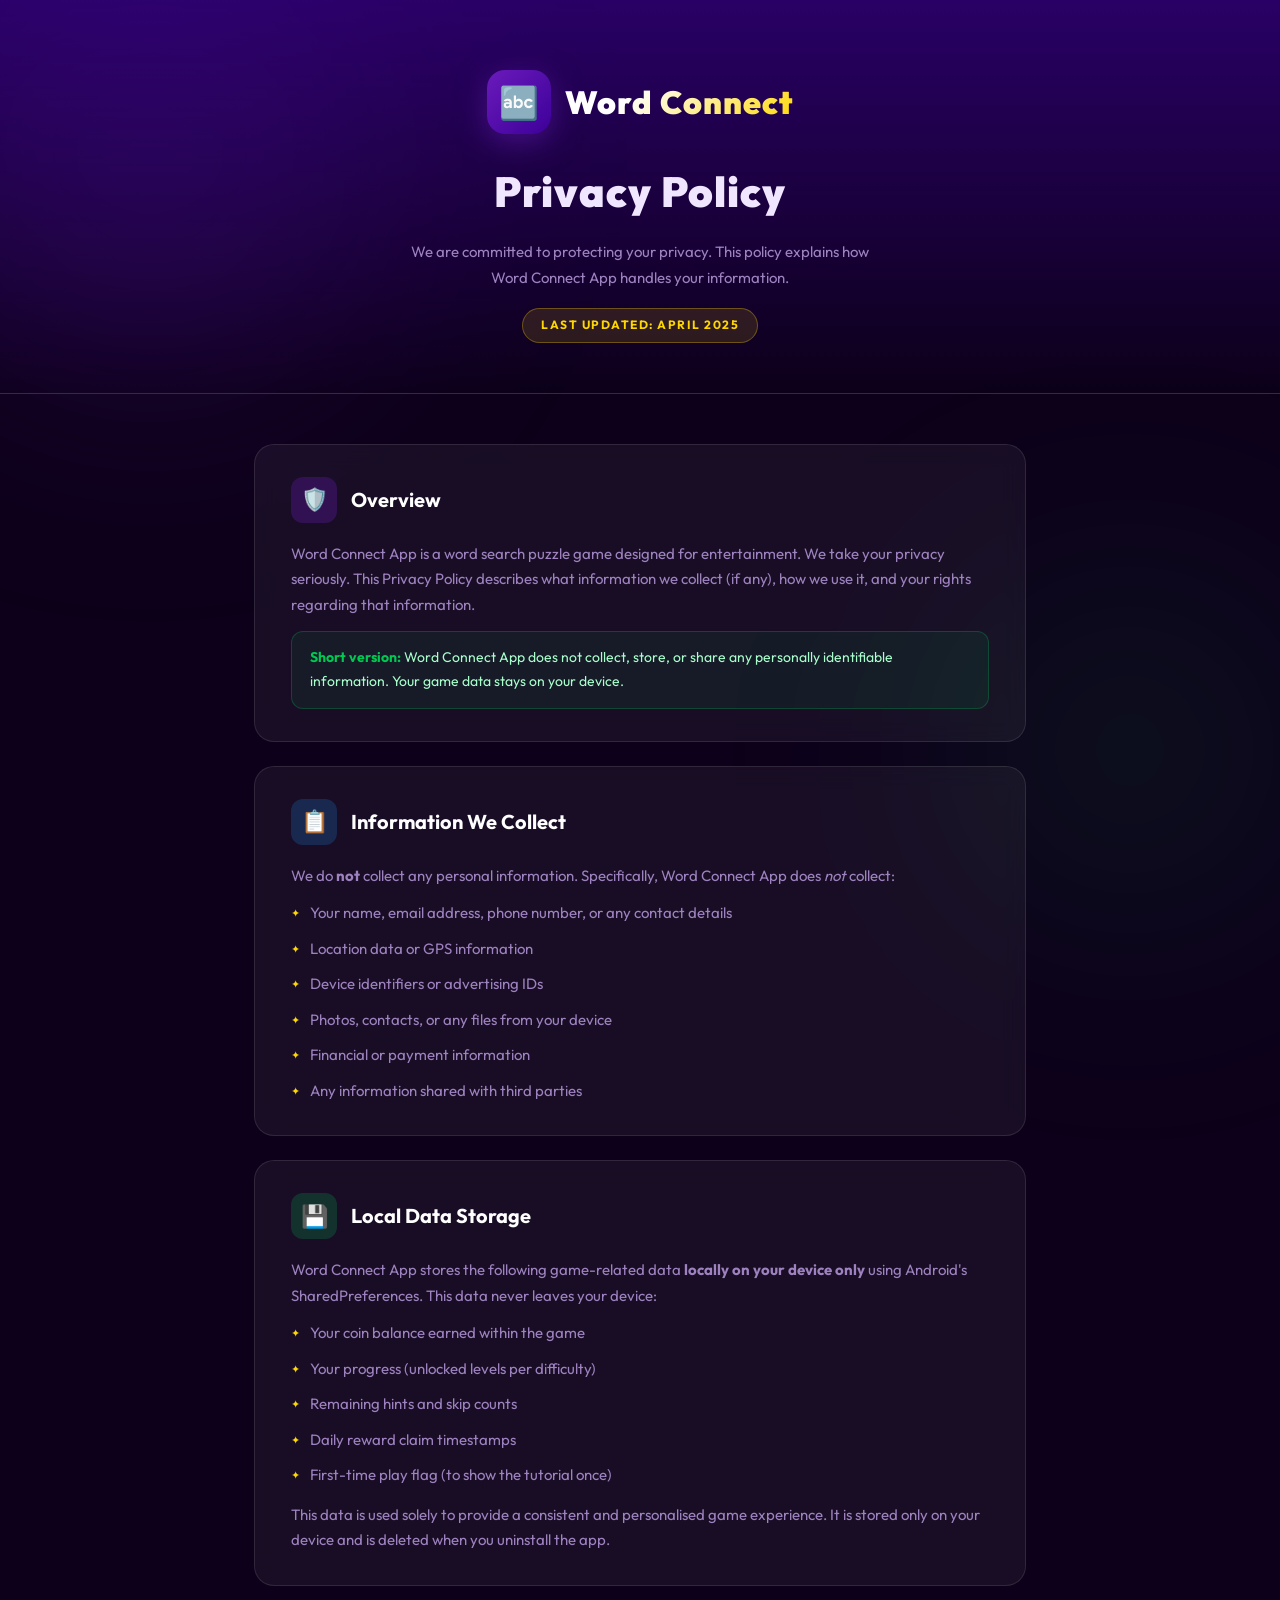
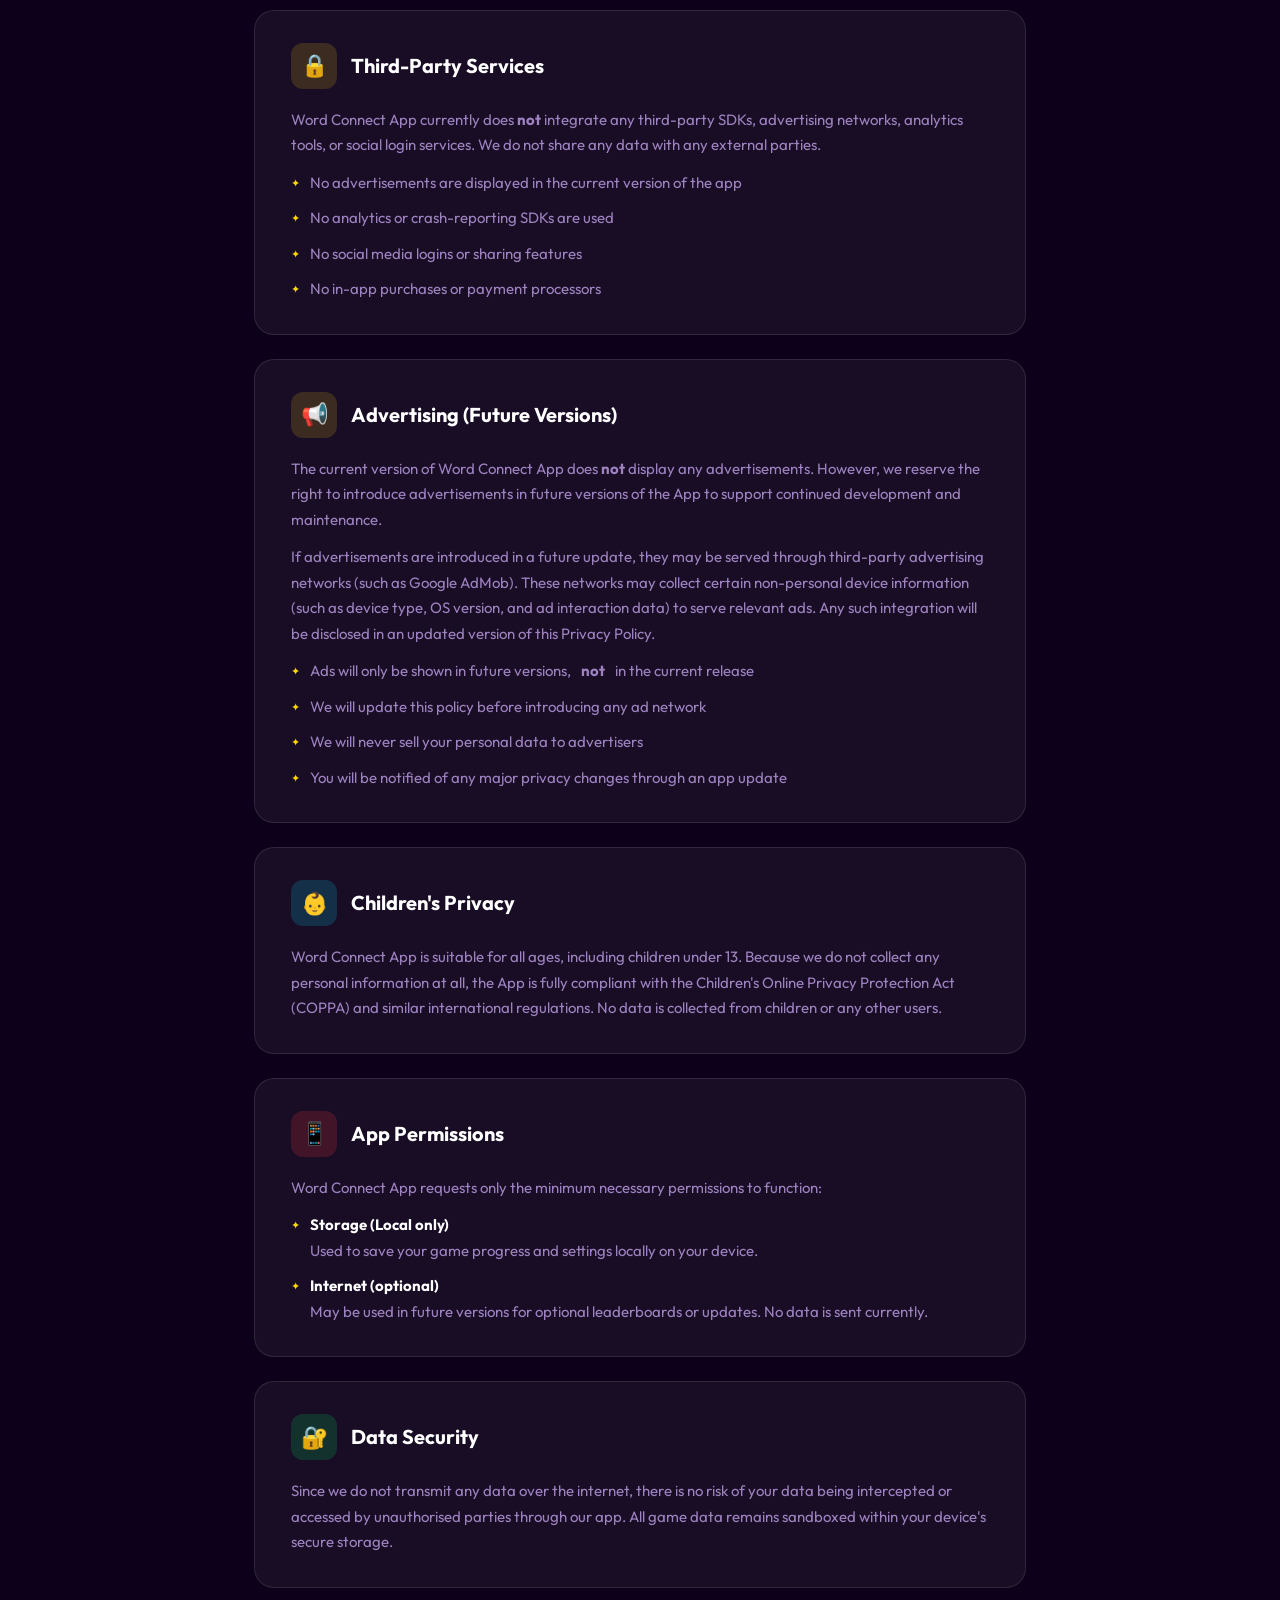
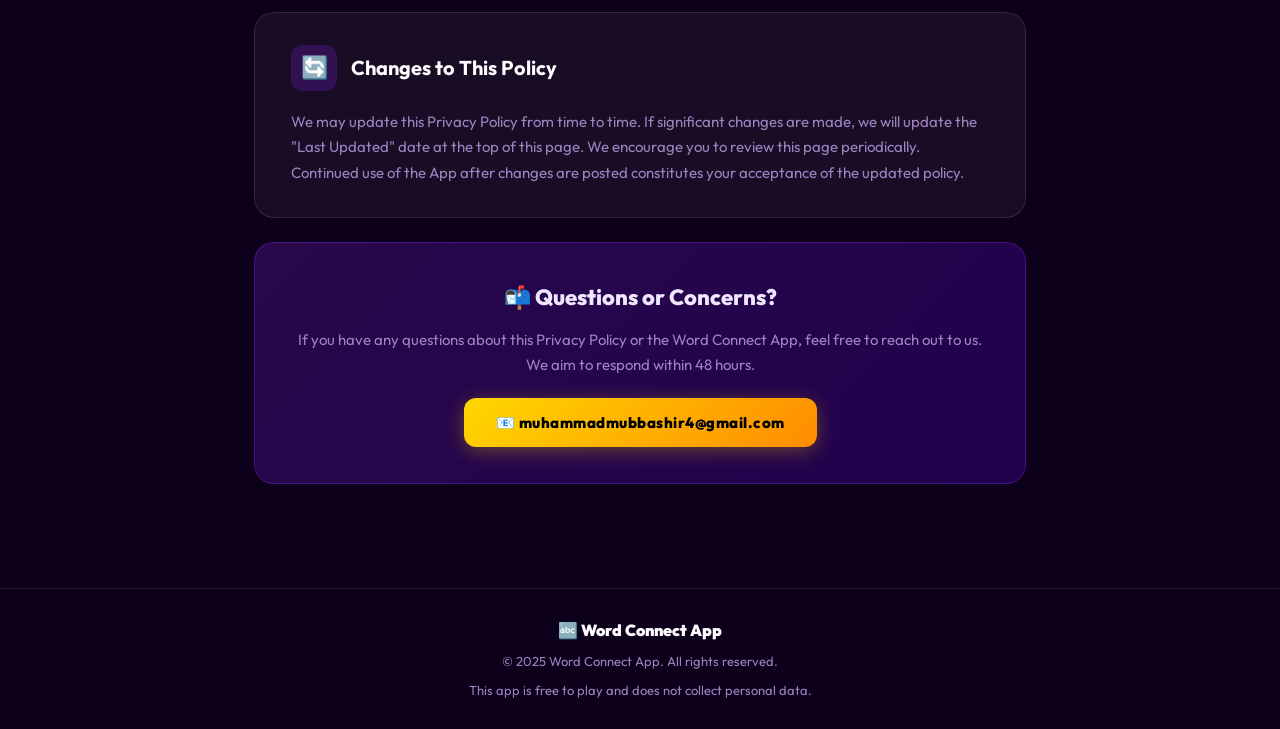
==== privacy_policy.html @ f62e2543 "Add files via upload" ====
<!DOCTYPE html>
<html lang="en">
<head>
  <meta charset="UTF-8" />
  <meta name="viewport" content="width=device-width, initial-scale=1.0" />
  <title>Privacy Policy – Word Connect App</title>
  <meta name="description" content="Privacy Policy for Word Connect App. Learn how we handle your data." />
  <link rel="preconnect" href="https://fonts.googleapis.com" />
  <link rel="preconnect" href="https://fonts.gstatic.com" crossorigin />
  <link href="https://fonts.googleapis.com/css2?family=Outfit:wght@300;400;600;700;900&display=swap" rel="stylesheet" />
  <style>
    *, *::before, *::after { box-sizing: border-box; margin: 0; padding: 0; }

    :root {
      --purple-deep:   #0d001a;
      --purple-dark:   #1a0040;
      --purple-mid:    #3d0099;
      --purple-light:  #6a1bbb;
      --accent-yellow: #ffd700;
      --accent-green:  #00c853;
      --text-main:     #f0e6ff;
      --text-muted:    #9e82c0;
      --card-bg:       rgba(255,255,255,0.05);
      --card-border:   rgba(255,255,255,0.10);
    }

    html { scroll-behavior: smooth; }

    body {
      font-family: 'Outfit', sans-serif;
      background: var(--purple-deep);
      color: var(--text-main);
      min-height: 100vh;
      line-height: 1.7;
    }

    /* ── Background blobs ── */
    body::before, body::after {
      content: '';
      position: fixed;
      border-radius: 50%;
      filter: blur(120px);
      pointer-events: none;
      z-index: 0;
    }
    body::before {
      width: 600px; height: 600px;
      background: radial-gradient(circle, rgba(106,27,187,.35), transparent 70%);
      top: -150px; left: -150px;
    }
    body::after {
      width: 500px; height: 500px;
      background: radial-gradient(circle, rgba(0,200,83,.15), transparent 70%);
      bottom: -100px; right: -100px;
    }

    /* ── Hero header ── */
    header {
      position: relative;
      z-index: 1;
      text-align: center;
      padding: 70px 24px 50px;
      background: linear-gradient(180deg, rgba(61,0,153,.6) 0%, transparent 100%);
      border-bottom: 1px solid var(--card-border);
    }

    .logo-wrap {
      display: inline-flex;
      align-items: center;
      justify-content: center;
      gap: 14px;
      margin-bottom: 22px;
    }

    .logo-icon {
      width: 64px; height: 64px;
      background: linear-gradient(135deg, var(--purple-light), var(--purple-mid));
      border-radius: 18px;
      display: flex; align-items: center; justify-content: center;
      font-size: 32px;
      box-shadow: 0 8px 30px rgba(106,27,187,.5);
    }

    .logo-text {
      font-size: 32px;
      font-weight: 900;
      letter-spacing: 1px;
      background: linear-gradient(135deg, #fff 30%, var(--accent-yellow));
      -webkit-background-clip: text;
      -webkit-text-fill-color: transparent;
      background-clip: text;
    }

    header h1 {
      font-size: clamp(26px, 5vw, 42px);
      font-weight: 900;
      letter-spacing: 1px;
      margin-bottom: 12px;
    }

    header p {
      color: var(--text-muted);
      font-size: 15px;
      max-width: 480px;
      margin: 0 auto;
    }

    .badge {
      display: inline-block;
      margin-top: 18px;
      padding: 6px 18px;
      border-radius: 30px;
      font-size: 12px;
      font-weight: 700;
      letter-spacing: 1.5px;
      text-transform: uppercase;
      background: rgba(255,215,0,.12);
      border: 1px solid rgba(255,215,0,.3);
      color: var(--accent-yellow);
    }

    /* ── Main content ── */
    main {
      position: relative;
      z-index: 1;
      max-width: 820px;
      margin: 0 auto;
      padding: 50px 24px 80px;
    }

    /* ── Section cards ── */
    .card {
      background: var(--card-bg);
      border: 1px solid var(--card-border);
      border-radius: 20px;
      padding: 32px 36px;
      margin-bottom: 24px;
      backdrop-filter: blur(12px);
      transition: border-color .3s, transform .3s;
    }
    .card:hover {
      border-color: rgba(106,27,187,.5);
      transform: translateY(-2px);
    }

    .card-header {
      display: flex;
      align-items: center;
      gap: 14px;
      margin-bottom: 18px;
    }

    .card-icon {
      width: 46px; height: 46px;
      border-radius: 12px;
      display: flex; align-items: center; justify-content: center;
      font-size: 22px;
      flex-shrink: 0;
    }
    .icon-purple { background: rgba(106,27,187,.3); }
    .icon-green  { background: rgba(0,200,83,.2);   }
    .icon-yellow { background: rgba(255,215,0,.15); }
    .icon-blue   { background: rgba(33,150,243,.2); }
    .icon-red    { background: rgba(229,57,53,.2);  }
    .icon-teal   { background: rgba(0,188,212,.2);  }

    .card h2 {
      font-size: 20px;
      font-weight: 700;
      color: #fff;
    }

    .card p {
      color: var(--text-muted);
      font-size: 15px;
      margin-bottom: 12px;
    }
    .card p:last-child { margin-bottom: 0; }

    .card ul {
      list-style: none;
      padding: 0;
      display: flex;
      flex-direction: column;
      gap: 10px;
    }

    .card ul li {
      display: flex;
      align-items: flex-start;
      gap: 10px;
      color: var(--text-muted);
      font-size: 15px;
    }

    .card ul li::before {
      content: '✦';
      color: var(--accent-yellow);
      font-size: 11px;
      margin-top: 4px;
      flex-shrink: 0;
    }

    .highlight-box {
      background: rgba(0,200,83,.08);
      border: 1px solid rgba(0,200,83,.25);
      border-radius: 12px;
      padding: 14px 18px;
      color: #a8ffcb;
      font-size: 14px;
      margin-top: 14px;
    }

    .highlight-box strong { color: var(--accent-green); }

    a {
      color: var(--accent-yellow);
      text-decoration: none;
      transition: opacity .2s;
    }
    a:hover { opacity: .75; }

    /* ── Contact section ── */
    .contact-card {
      background: linear-gradient(135deg, rgba(106,27,187,.3), rgba(61,0,153,.4));
      border: 1px solid rgba(106,27,187,.5);
      border-radius: 20px;
      padding: 36px;
      text-align: center;
      margin-bottom: 24px;
    }

    .contact-card h2 {
      font-size: 22px;
      font-weight: 800;
      margin-bottom: 10px;
    }

    .contact-card p {
      color: var(--text-muted);
      font-size: 15px;
      margin-bottom: 20px;
    }

    .contact-card a.btn {
      display: inline-block;
      padding: 12px 32px;
      border-radius: 12px;
      background: linear-gradient(135deg, var(--accent-yellow), #ff8c00);
      color: #000;
      font-weight: 800;
      font-size: 15px;
      letter-spacing: .5px;
      box-shadow: 0 4px 20px rgba(255,215,0,.3);
      transition: opacity .2s, transform .2s;
    }
    .contact-card a.btn:hover { opacity: .88; transform: translateY(-2px); }

    /* ── Footer ── */
    footer {
      position: relative;
      z-index: 1;
      text-align: center;
      padding: 28px 24px;
      border-top: 1px solid var(--card-border);
      color: var(--text-muted);
      font-size: 13px;
    }

    footer .footer-logo {
      font-weight: 900;
      font-size: 16px;
      color: #fff;
      margin-bottom: 6px;
    }

    /* ── Responsive ── */
    @media (max-width: 600px) {
      .card { padding: 24px 20px; }
      .contact-card { padding: 28px 20px; }
    }
  </style>
</head>
<body>

  <!-- ── Hero ── -->
  <header>
    <div class="logo-wrap">
      <div class="logo-icon">🔤</div>
      <span class="logo-text">Word Connect</span>
    </div>
    <h1>Privacy Policy</h1>
    <p>We are committed to protecting your privacy. This policy explains how Word Connect App handles your information.</p>
    <span class="badge">Last Updated: April 2025</span>
  </header>

  <!-- ── Content ── -->
  <main>

    <!-- Overview -->
    <div class="card">
      <div class="card-header">
        <div class="card-icon icon-purple">🛡️</div>
        <h2>Overview</h2>
      </div>
      <p>
        Word Connect App is a word search puzzle game designed for entertainment. 
        We take your privacy seriously. This Privacy Policy describes what information we collect (if any), 
        how we use it, and your rights regarding that information.
      </p>
      <div class="highlight-box">
        <strong>Short version:</strong> Word Connect App does not collect, store, or share any personally identifiable information. Your game data stays on your device.
      </div>
    </div>

    <!-- Data We Collect -->
    <div class="card">       
      <div class="card-header">
        <div class="card-icon icon-blue">📋</div>
        <h2>Information We Collect</h2>
      </div>
      <p>We do <strong>not</strong> collect any personal information. Specifically, Word Connect App does <em>not</em> collect:</p>
      <ul>
        <li>Your name, email address, phone number, or any contact details</li>
        <li>Location data or GPS information</li>
        <li>Device identifiers or advertising IDs</li>
        <li>Photos, contacts, or any files from your device</li>
        <li>Financial or payment information</li>
        <li>Any information shared with third parties</li>
      </ul>
    </div>

    <!-- Local Storage -->
    <div class="card">
      <div class="card-header">
        <div class="card-icon icon-green">💾</div>
        <h2>Local Data Storage</h2>
      </div>
      <p>
        Word Connect App stores the following game-related data <strong>locally on your device only</strong> 
        using Android's SharedPreferences. This data never leaves your device:
      </p>
      <ul>
        <li>Your coin balance earned within the game</li>
        <li>Your progress (unlocked levels per difficulty)</li>
        <li>Remaining hints and skip counts</li>
        <li>Daily reward claim timestamps</li>
        <li>First-time play flag (to show the tutorial once)</li>
      </ul>
      <p style="margin-top:14px;">
        This data is used solely to provide a consistent and personalised game experience. 
        It is stored only on your device and is deleted when you uninstall the app.
      </p>
    </div>

    <!-- No Ads / Third Parties -->
    <div class="card">
      <div class="card-header">
        <div class="card-icon icon-yellow">🔒</div>
        <h2>Third-Party Services</h2>
      </div>
      <p>
        Word Connect App currently does <strong>not</strong> integrate any third-party SDKs, advertising networks, 
        analytics tools, or social login services. We do not share any data with any external parties.
      </p>
      <ul>
        <li>No advertisements are displayed in the current version of the app</li>
        <li>No analytics or crash-reporting SDKs are used</li>
        <li>No social media logins or sharing features</li>
        <li>No in-app purchases or payment processors</li>
      </ul>
    </div>

    <!-- Advertising -->
    <div class="card">
      <div class="card-header">
        <div class="card-icon icon-yellow">📢</div>
        <h2>Advertising (Future Versions)</h2>
      </div>
      <p>
        The current version of Word Connect App does <strong>not</strong> display any advertisements. 
        However, we reserve the right to introduce advertisements in future versions of the App 
        to support continued development and maintenance.
      </p>
      <p>
        If advertisements are introduced in a future update, they may be served through 
        third-party advertising networks (such as Google AdMob). These networks may collect 
        certain non-personal device information (such as device type, OS version, and ad interaction data) 
        to serve relevant ads. Any such integration will be disclosed in an updated version of this Privacy Policy.
      </p>
      <ul>
        <li>Ads will only be shown in future versions, <strong>not</strong> in the current release</li>
        <li>We will update this policy before introducing any ad network</li>
        <li>We will never sell your personal data to advertisers</li>
        <li>You will be notified of any major privacy changes through an app update</li>
      </ul>
    </div>

    <!-- Children -->
    <div class="card">
      <div class="card-header">
        <div class="card-icon icon-teal">👶</div>
        <h2>Children's Privacy</h2>
      </div>
      <p>
        Word Connect App is suitable for all ages, including children under 13. Because we do not collect 
        any personal information at all, the App is fully compliant with the Children's Online Privacy 
        Protection Act (COPPA) and similar international regulations. No data is collected from children 
        or any other users.
      </p>
    </div>

    <!-- Permissions -->
    <div class="card">
      <div class="card-header">
        <div class="card-icon icon-red">📱</div>
        <h2>App Permissions</h2>
      </div>
      <p>Word Connect App requests only the minimum necessary permissions to function:</p>
      <ul>
        <li>
          <div>
            <strong style="color:#fff;">Storage (Local only)</strong><br>
            Used to save your game progress and settings locally on your device.
          </div>
        </li>
        <li>
          <div>
            <strong style="color:#fff;">Internet (optional)</strong><br>
            May be used in future versions for optional leaderboards or updates. No data is sent currently.
          </div>
        </li>
      </ul>
    </div>

    <!-- Security -->
    <div class="card">
      <div class="card-header">
        <div class="card-icon icon-green">🔐</div>
        <h2>Data Security</h2>
      </div>
      <p>
        Since we do not transmit any data over the internet, there is no risk of your data being 
        intercepted or accessed by unauthorised parties through our app. All game data remains 
        sandboxed within your device's secure storage.
      </p>
    </div>

    <!-- Changes -->
    <div class="card">
      <div class="card-header">
        <div class="card-icon icon-purple">🔄</div>
        <h2>Changes to This Policy</h2>
      </div>
      <p>
        We may update this Privacy Policy from time to time. If significant changes are made, 
        we will update the "Last Updated" date at the top of this page. We encourage you to 
        review this page periodically. Continued use of the App after changes are posted 
        constitutes your acceptance of the updated policy.
      </p>
    </div>

    <!-- Contact -->
    <div class="contact-card">
      <h2>📬 Questions or Concerns?</h2>
      <p>
        If you have any questions about this Privacy Policy or the Word Connect App, 
        feel free to reach out to us. We aim to respond within 48 hours.
      </p>
      <a href="mailto:muhammadmubbashir4@gmail.com" class="btn">📧 muhammadmubbashir4@gmail.com</a>
    </div>

  </main>

  <!-- ── Footer ── -->
  <footer>
    <div class="footer-logo">🔤 Word Connect App</div>
    <p>© 2025 Word Connect App. All rights reserved.</p>
    <p style="margin-top:6px;">This app is free to play and does not collect personal data.</p>
  </footer>

</body>
</html>
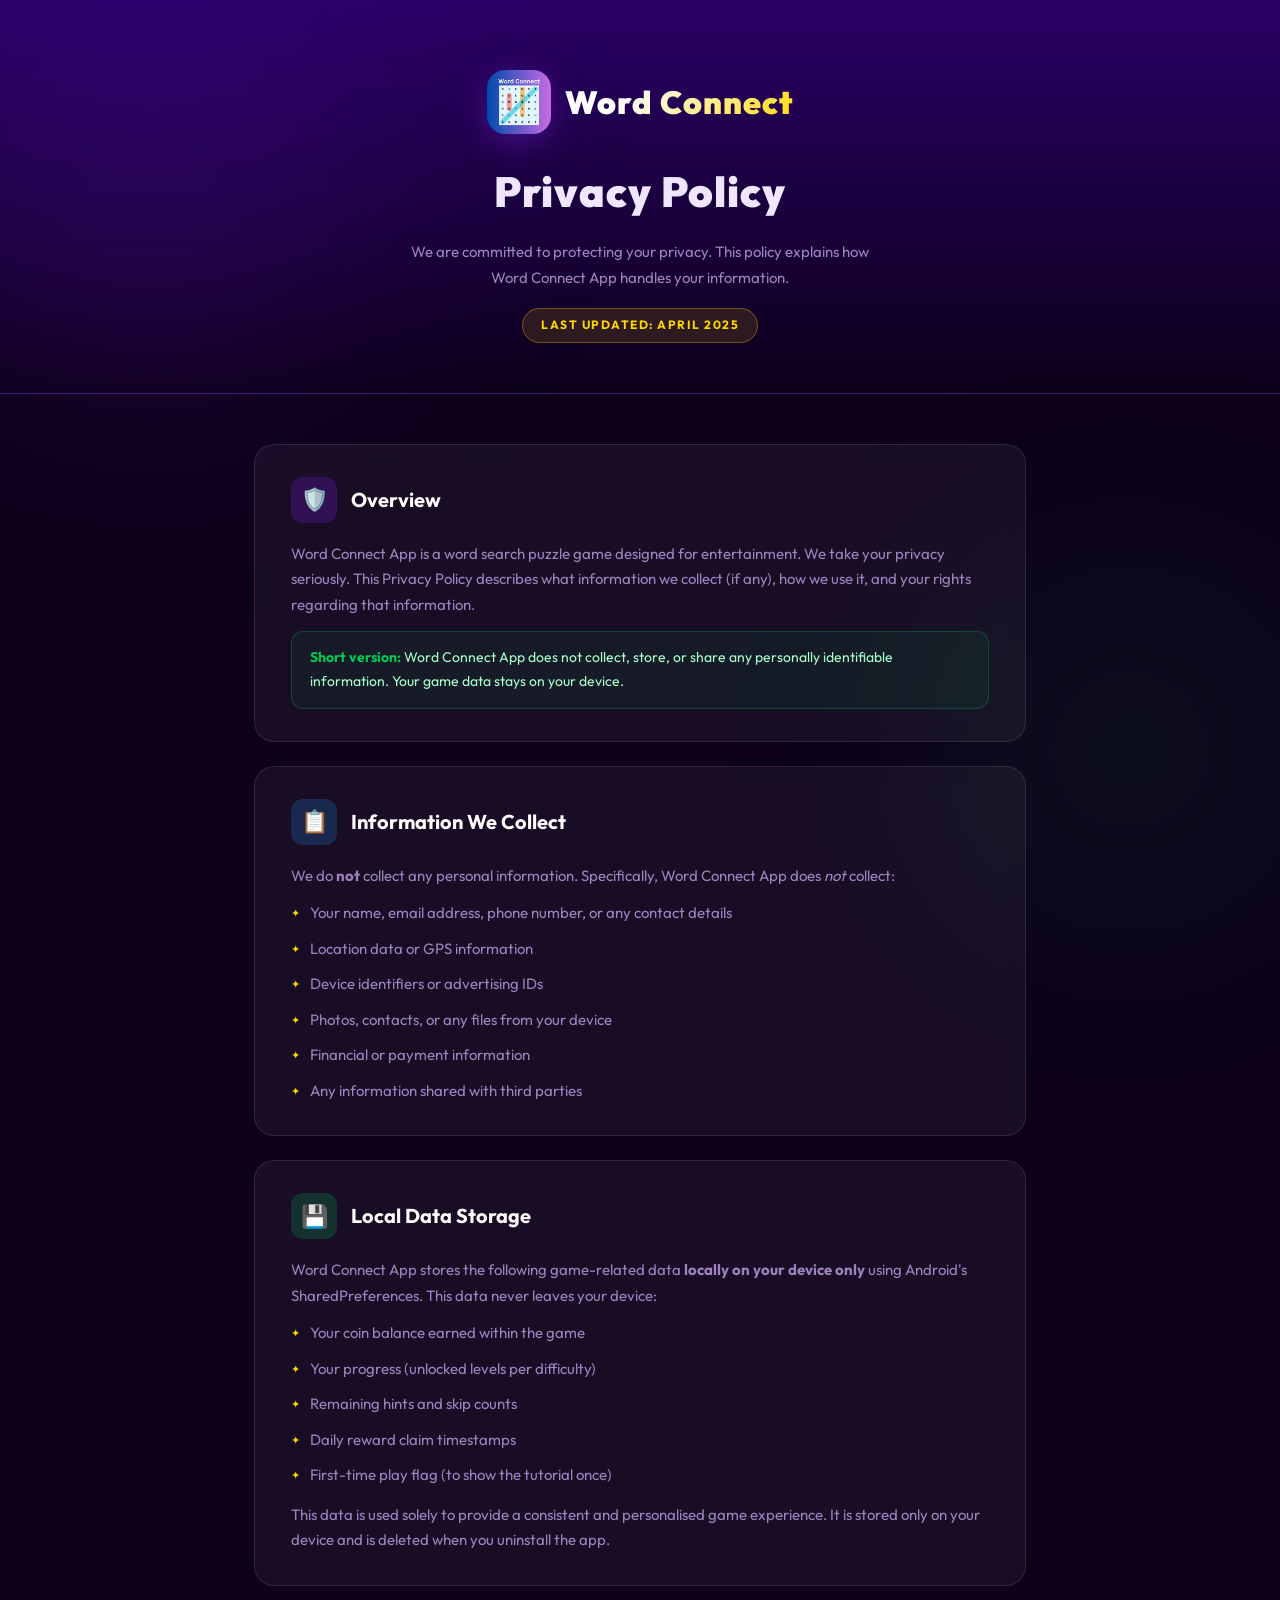
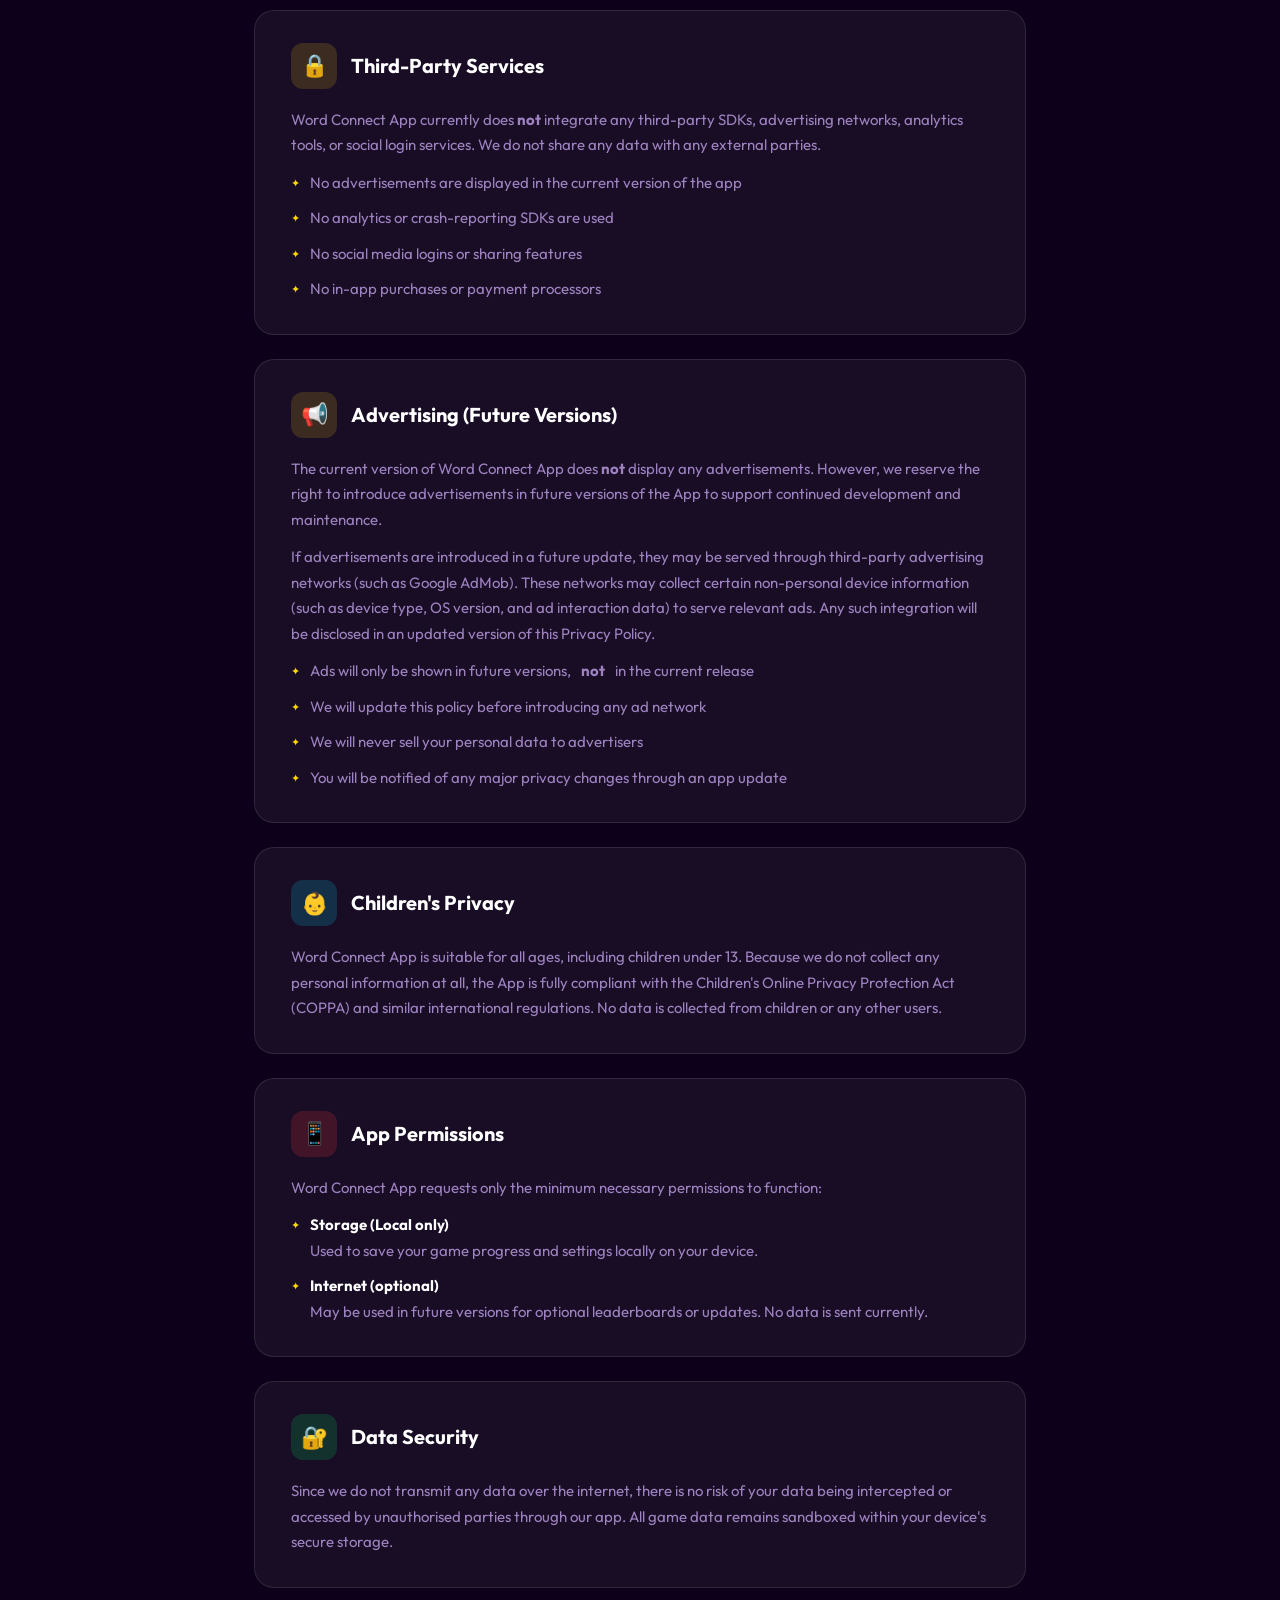
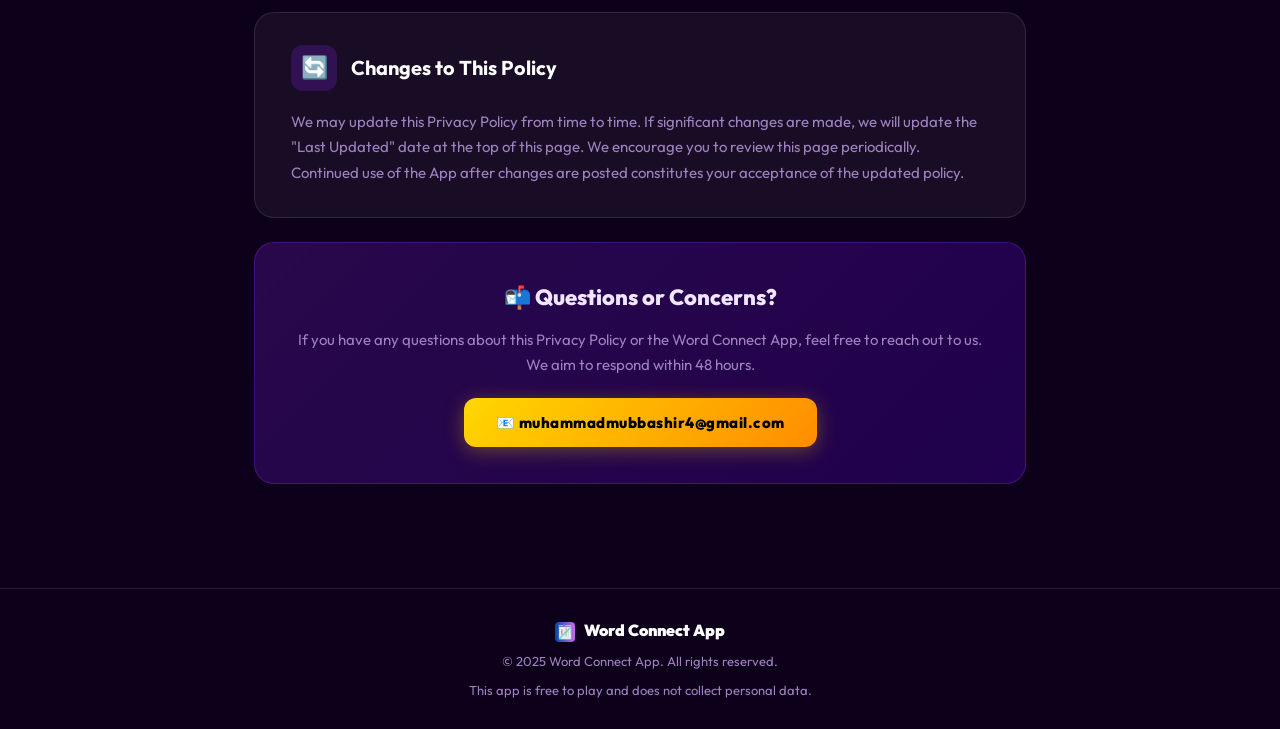
==== commit 45a04c68: "Use image app_icon for logo and update styles Add assets/images/app_icon.png and replace emoji-based" ====
--- a/privacy_policy.html
+++ b/privacy_policy.html
@@ -74,10 +74,8 @@
 
     .logo-icon {
       width: 64px; height: 64px;
-      background: linear-gradient(135deg, var(--purple-light), var(--purple-mid));
+      object-fit: cover;
       border-radius: 18px;
-      display: flex; align-items: center; justify-content: center;
-      font-size: 32px;
       box-shadow: 0 8px 30px rgba(106,27,187,.5);
     }
 
@@ -286,7 +284,7 @@
   <!-- ── Hero ── -->
   <header>
     <div class="logo-wrap">
-      <div class="logo-icon">🔤</div>
+      <img src="assets/images/app_icon.png" alt="Word Connect Logo" class="logo-icon">
       <span class="logo-text">Word Connect</span>
     </div>
     <h1>Privacy Policy</h1>
@@ -474,7 +472,10 @@
 
   <!-- ── Footer ── -->
   <footer>
-    <div class="footer-logo">🔤 Word Connect App</div>
+    <div class="footer-logo">
+      <img src="assets/images/app_icon.png" alt="Logo" style="width: 20px; height: 20px; vertical-align: middle; margin-right: 6px; border-radius: 4px;">
+      Word Connect App
+    </div>
     <p>© 2025 Word Connect App. All rights reserved.</p>
     <p style="margin-top:6px;">This app is free to play and does not collect personal data.</p>
   </footer>
